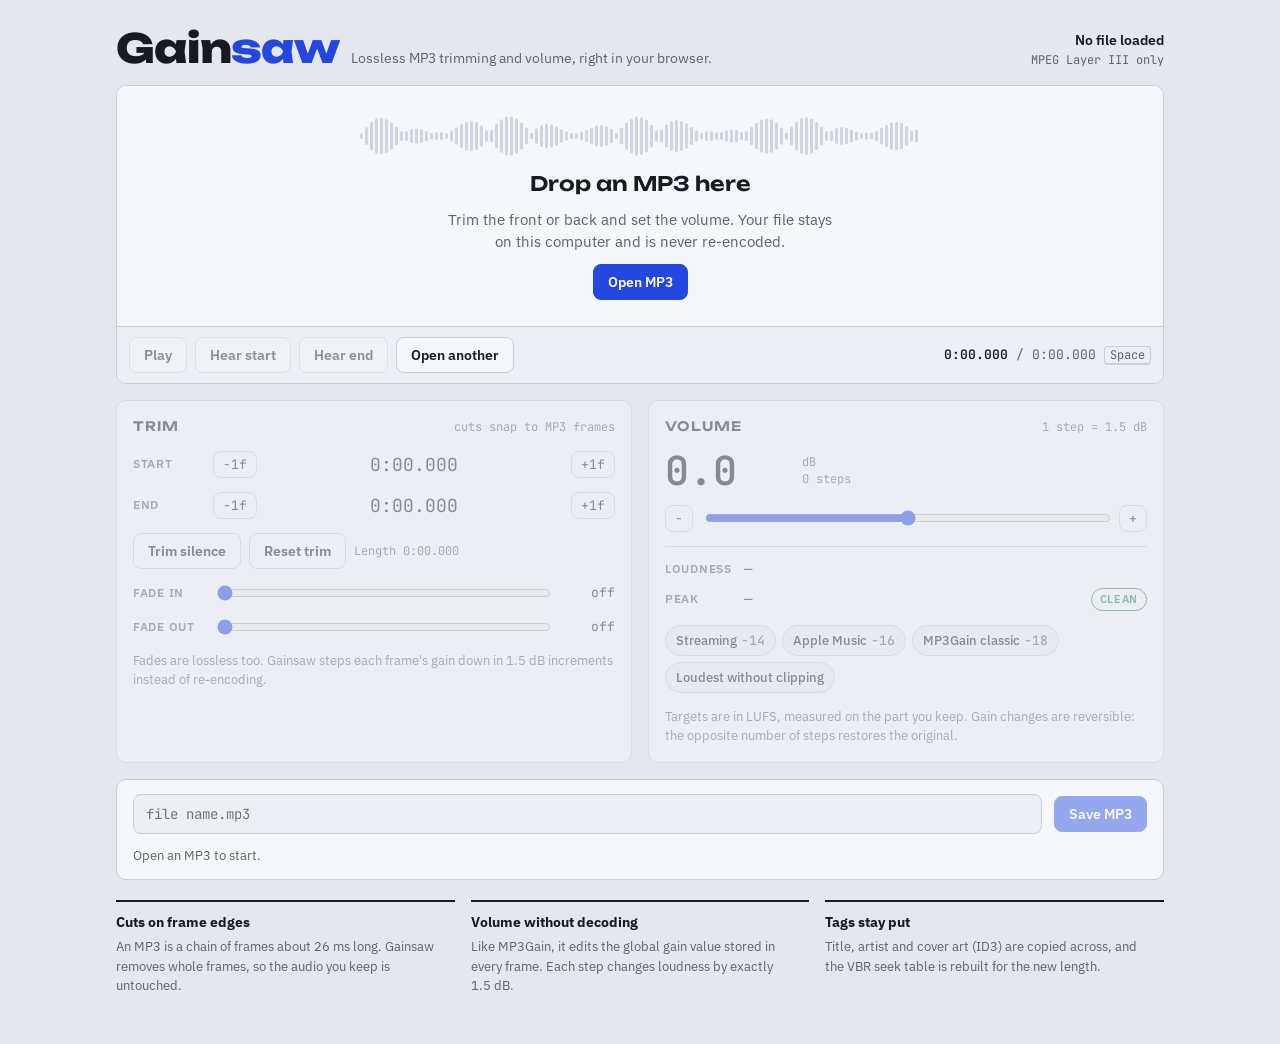
==== src/index.html @ 7b4f7382 "refactor: split v1 Gainsaw.html into src/ files Co-Authored-By: Claude Opus 5.5 <noreply@anthropic.c" ====
<!doctype html>
<html lang="en">
<head>
<meta charset="utf-8">
<meta name="viewport" content="width=device-width, initial-scale=1">
<title>Gainsaw</title>
<link rel="preconnect" href="https://fonts.googleapis.com">
<link rel="preconnect" href="https://fonts.gstatic.com" crossorigin>
<link rel="stylesheet" href="https://fonts.googleapis.com/css2?family=IBM+Plex+Sans:wght@400;500;600&family=JetBrains+Mono:wght@400;600&family=Unbounded:wght@600;800&display=swap">
<link rel="stylesheet" href="styles.css">
</head>
<body>
<div class="app">
  <header>
    <div class="brand">
      <h1>Gain<span>saw</span></h1>
      <p>Lossless MP3 trimming and volume, right in your browser.</p>
    </div>
    <div class="fileinfo" id="fileinfo"><b>No file loaded</b>MPEG Layer III only</div>
  </header>

  <section class="deck" aria-label="Waveform">
    <div class="wavewrap" id="wavewrap">
      <canvas id="wave" aria-label="Waveform. Drag the blue handles to trim the start and end."></canvas>
      <div class="drop" id="drop">
        <svg class="ghost" viewBox="0 0 560 46" aria-hidden="true"><g fill="var(--wave-dim)" id="ghostbars"></g></svg>
        <h2>Drop an MP3 here</h2>
        <p>Trim the front or back and set the volume. Your file stays on this computer and is never re-encoded.</p>
        <label class="btn primary" for="file">Open MP3</label>
      </div>
      <input type="file" id="file" accept=".mp3,audio/mpeg" hidden>
    </div>
    <div class="transport">
      <button class="btn" id="play" disabled>Play</button>
      <button class="btn" id="hearStart" disabled>Hear start</button>
      <button class="btn" id="hearEnd" disabled>Hear end</button>
      <label class="btn" for="file" id="openAgain" hidden>Open another</label>
      <div class="clock"><b id="clockNow">0:00.000</b> / <span id="clockLen">0:00.000</span> <span class="kbd">Space</span></div>
    </div>
  </section>

  <div class="grid">
    <section class="card off" id="trimCard" aria-label="Trim">
      <h3>Trim <small id="frameNote">cuts snap to MP3 frames</small></h3>
      <div class="row">
        <span class="lbl">Start</span>
        <button class="btn small" data-nudge="a,-1" aria-label="Start one frame earlier">−1f</button>
        <span class="tval" id="tStart">0:00.000</span>
        <button class="btn small" data-nudge="a,1" aria-label="Start one frame later">+1f</button>
      </div>
      <div class="row">
        <span class="lbl">End</span>
        <button class="btn small" data-nudge="b,-1" aria-label="End one frame earlier">−1f</button>
        <span class="tval" id="tEnd">0:00.000</span>
        <button class="btn small" data-nudge="b,1" aria-label="End one frame later">+1f</button>
      </div>
      <div class="split">
        <button class="btn" id="autoTrim">Trim silence</button>
        <button class="btn" id="resetTrim">Reset trim</button>
        <span class="meta" id="tLen" style="align-self:center">Length 0:00.000</span>
      </div>
      <div class="slider">
        <label class="lbl" for="fadeIn">Fade in</label>
        <input type="range" id="fadeIn" min="0" max="10" step="0.5" value="0">
        <output id="fadeInV">off</output>
      </div>
      <div class="slider">
        <label class="lbl" for="fadeOut">Fade out</label>
        <input type="range" id="fadeOut" min="0" max="10" step="0.5" value="0">
        <output id="fadeOutV">off</output>
      </div>
      <p class="note">Fades are lossless too. Gainsaw steps each frame's gain down in 1.5 dB increments instead of re-encoding.</p>
    </section>

    <section class="card off" id="gainCard" aria-label="Volume">
      <h3>Volume <small>1 step = 1.5 dB</small></h3>
      <div class="gainhead">
        <div class="gainval" id="gainVal">0.0</div>
        <div class="meta">dB<br><span id="gainSteps">0 steps</span></div>
      </div>
      <div class="gainrow">
        <button class="btn small" id="gMinus" aria-label="One step quieter">−</button>
        <input type="range" id="gain" min="-16" max="16" step="1" value="0" aria-label="Gain in 1.5 dB steps">
        <button class="btn small" id="gPlus" aria-label="One step louder">+</button>
      </div>
      <div class="stats">
        <span class="lbl">Loudness</span><span class="v" id="sLufs">—</span><span></span>
        <span class="lbl">Peak</span><span class="v" id="sPeak">—</span><span class="pill ok" id="clipPill">Clean</span>
      </div>
      <div class="chips" role="group" aria-label="Loudness targets">
        <button class="chip" data-target="-14">Streaming<span class="n">−14</span></button>
        <button class="chip" data-target="-16">Apple Music<span class="n">−16</span></button>
        <button class="chip" data-target="-18">MP3Gain classic<span class="n">−18</span></button>
        <button class="chip" id="maxClean">Loudest without clipping</button>
      </div>
      <p class="note">Targets are in LUFS, measured on the part you keep. Gain changes are reversible: the opposite number of steps restores the original.</p>
    </section>
  </div>

  <section class="export" aria-label="Save">
    <input type="text" id="fname" value="" placeholder="file name.mp3" aria-label="File name" disabled>
    <button class="btn primary" id="save" disabled>Save MP3</button>
    <p class="status" id="status" role="status">Open an MP3 to start.</p>
  </section>

  <div class="facts">
    <div><h4>Cuts on frame edges</h4><p>An MP3 is a chain of frames about 26 ms long. Gainsaw removes whole frames, so the audio you keep is untouched.</p></div>
    <div><h4>Volume without decoding</h4><p>Like MP3Gain, it edits the global gain value stored in every frame. Each step changes loudness by exactly 1.5 dB.</p></div>
    <div><h4>Tags stay put</h4><p>Title, artist and cover art (ID3) are copied across, and the VBR seek table is rebuilt for the new length.</p></div>
  </div>
</div>
<script src="js/mp3.js"></script>
<script src="js/loudness.js"></script>
<script src="js/zip.js"></script>
<script src="js/waveform.js"></script>
<script src="js/player.js"></script>
<script src="js/app.js"></script>
</body>
</html>
---- src/styles.css ----
:root{
  --bg:#E4E8EE; --panel:#F5F7FA; --panel-2:#ECEFF4; --ink:#151A23; --muted:#5A6373; --line:#C8CED8;
  --accent:#2347DF; --accent-ink:#FFFFFF; --wave:#273246; --wave-dim:#AEB6C3; --sel:rgba(35,71,223,.07);
  --clip:#D2263C; --ok:#17855A; --warn:#A86D12;
  --f-display:"Unbounded","Arial Black",system-ui,sans-serif;
  --f-body:"IBM Plex Sans",system-ui,-apple-system,"Segoe UI",sans-serif;
  --f-mono:"JetBrains Mono",ui-monospace,"SF Mono",Menlo,Consolas,monospace;
  --r:10px;
}
@media (prefers-color-scheme: dark){:root:not([data-theme="light"]){
  --bg:#0E1218; --panel:#161B24; --panel-2:#1C2230; --ink:#E6EBF2; --muted:#8C96A8; --line:#2A3241;
  --accent:#7590FF; --accent-ink:#0A0E15; --wave:#C9D3E4; --wave-dim:#384152; --sel:rgba(117,144,255,.08);
  --clip:#FF5C70; --ok:#3CC98B; --warn:#E5AA4C; color-scheme:dark}}
:root[data-theme="dark"]{
  --bg:#0E1218; --panel:#161B24; --panel-2:#1C2230; --ink:#E6EBF2; --muted:#8C96A8; --line:#2A3241;
  --accent:#7590FF; --accent-ink:#0A0E15; --wave:#C9D3E4; --wave-dim:#384152; --sel:rgba(117,144,255,.08);
  --clip:#FF5C70; --ok:#3CC98B; --warn:#E5AA4C; color-scheme:dark}
*{box-sizing:border-box}
body{background:var(--bg);color:var(--ink);font-family:var(--f-body);font-size:15px;line-height:1.5}
.app{max-width:1080px;margin:0 auto;padding-block:20px 40px;padding-left:max(16px,env(safe-area-inset-left,0px));padding-right:max(16px,env(safe-area-inset-right,0px));display:grid;gap:16px}
header{display:flex;flex-wrap:wrap;align-items:flex-end;justify-content:space-between;gap:12px}
.brand{display:flex;align-items:baseline;gap:12px;flex-wrap:wrap}
.brand h1{font-family:var(--f-display);font-weight:800;font-size:clamp(28px,5vw,40px);letter-spacing:-.02em;margin:0;line-height:1}
.brand h1 span{color:var(--accent)}
.brand p{margin:0;color:var(--muted);font-size:14px}
.fileinfo{font-family:var(--f-mono);font-size:12px;color:var(--muted);text-align:right;min-width:0;overflow-wrap:anywhere}
.fileinfo b{color:var(--ink);font-weight:600;font-family:var(--f-body);font-size:14px;display:block}
.btn{font:600 14px/1 var(--f-body);border:1px solid var(--line);background:var(--panel);color:var(--ink);border-radius:8px;padding:10px 14px;cursor:pointer;display:inline-flex;align-items:center;gap:8px;white-space:nowrap}
.btn:hover:not(:disabled){border-color:var(--accent)}
.btn:disabled{opacity:.45;cursor:not-allowed}
.btn.primary{background:var(--accent);border-color:var(--accent);color:var(--accent-ink)}
.btn.small{padding:6px 9px;font-size:13px;font-family:var(--f-mono);font-weight:400}
.btn:focus-visible,.chip:focus-visible,input:focus-visible{outline:2px solid var(--accent);outline-offset:2px}
.deck{background:var(--panel);border:1px solid var(--line);border-radius:var(--r);overflow:hidden}
.wavewrap{position:relative;height:240px}
canvas#wave{display:block;width:100%;height:100%;touch-action:none}
.drop{position:absolute;inset:0;display:grid;place-content:center;justify-items:center;gap:10px;text-align:center;padding:20px;background:var(--panel)}
.drop.over{background:var(--panel-2);outline:2px dashed var(--accent);outline-offset:-10px}
.drop h2{font-family:var(--f-display);font-weight:600;font-size:20px;margin:0}
.drop p{margin:0;color:var(--muted);max-width:44ch}
.ghost{width:min(560px,80vw);height:46px;opacity:.5}
.transport{display:flex;flex-wrap:wrap;align-items:center;gap:8px;padding:10px 12px;border-top:1px solid var(--line);background:var(--panel-2)}
.clock{margin-left:auto;font-family:var(--f-mono);font-size:13px;color:var(--muted);font-variant-numeric:tabular-nums}
.clock b{color:var(--ink);font-weight:600}
.grid{display:grid;grid-template-columns:1fr 1fr;gap:16px}
@media (max-width:780px){.grid{grid-template-columns:1fr}}
.card{background:var(--panel);border:1px solid var(--line);border-radius:var(--r);padding:16px;display:grid;gap:14px;align-content:start;min-width:0}
.card h3{margin:0;font-family:var(--f-display);font-weight:600;font-size:13px;letter-spacing:.08em;text-transform:uppercase;display:flex;justify-content:space-between;align-items:center;gap:8px}
.card h3 small{font-family:var(--f-mono);letter-spacing:0;text-transform:none;font-weight:400;color:var(--muted);font-size:12px}
.off{opacity:.45;pointer-events:none}
.row{display:grid;grid-template-columns:72px auto 1fr auto;align-items:center;gap:8px}
.lbl{font-size:12px;letter-spacing:.06em;text-transform:uppercase;color:var(--muted);font-weight:600}
.tval{font-family:var(--f-mono);font-size:18px;font-variant-numeric:tabular-nums;text-align:center}
.split{display:flex;flex-wrap:wrap;gap:8px}
.meta{font-family:var(--f-mono);font-size:12px;color:var(--muted);font-variant-numeric:tabular-nums}
.slider{display:grid;grid-template-columns:72px 1fr 56px;align-items:center;gap:10px}
.slider output{font-family:var(--f-mono);font-size:13px;text-align:right;font-variant-numeric:tabular-nums}
input[type=range]{width:100%;accent-color:var(--accent)}
.gainhead{display:flex;align-items:center;gap:12px}
.gainval{font-family:var(--f-mono);font-weight:600;font-size:40px;line-height:1;font-variant-numeric:tabular-nums;min-width:5.2ch}
.gainhead .meta{line-height:1.4}
.gainrow{display:grid;grid-template-columns:auto 1fr auto;gap:10px;align-items:center}
.stats{display:grid;grid-template-columns:auto 1fr auto;gap:8px 12px;align-items:center;font-variant-numeric:tabular-nums;border-top:1px solid var(--line);padding-top:12px}
.stats .v{font-family:var(--f-mono);font-size:14px}
.stats .v i{font-style:normal;color:var(--muted)}
.pill{font:600 11px/1 var(--f-body);letter-spacing:.06em;text-transform:uppercase;padding:5px 8px;border-radius:99px;border:1px solid currentColor;justify-self:end}
.pill.ok{color:var(--ok)} .pill.bad{color:var(--clip)} .pill.mid{color:var(--warn)}
.chips{display:flex;flex-wrap:wrap;gap:6px}
.chip{font:500 13px/1 var(--f-body);padding:8px 10px;border-radius:99px;border:1px solid var(--line);background:var(--panel-2);color:var(--ink);cursor:pointer}
.chip:hover{border-color:var(--accent)}
.chip .n{font-family:var(--f-mono);color:var(--muted);margin-left:4px}
.note{font-size:13px;color:var(--muted);margin:0}
.export{background:var(--panel);border:1px solid var(--line);border-radius:var(--r);padding:14px 16px;display:flex;flex-wrap:wrap;align-items:center;gap:12px}
.export input[type=text]{flex:1 1 240px;min-width:0;font:400 14px var(--f-mono);padding:10px 12px;border-radius:8px;border:1px solid var(--line);background:var(--panel-2);color:var(--ink)}
.status{flex-basis:100%;margin:0;font-size:13px;color:var(--muted);min-height:1.5em}
.status.err{color:var(--clip)}
.facts{display:grid;grid-template-columns:repeat(3,1fr);gap:16px;padding-top:4px}
@media (max-width:780px){.facts{grid-template-columns:1fr}}
.facts div{border-top:2px solid var(--ink);padding-top:10px}
.facts h4{margin:0 0 4px;font-size:14px}
.facts p{margin:0;font-size:13px;color:var(--muted);max-width:40ch}
.kbd{font-family:var(--f-mono);font-size:12px;border:1px solid var(--line);border-bottom-width:2px;border-radius:4px;padding:0 5px}
@media (prefers-reduced-motion: reduce){*{transition:none!important}}
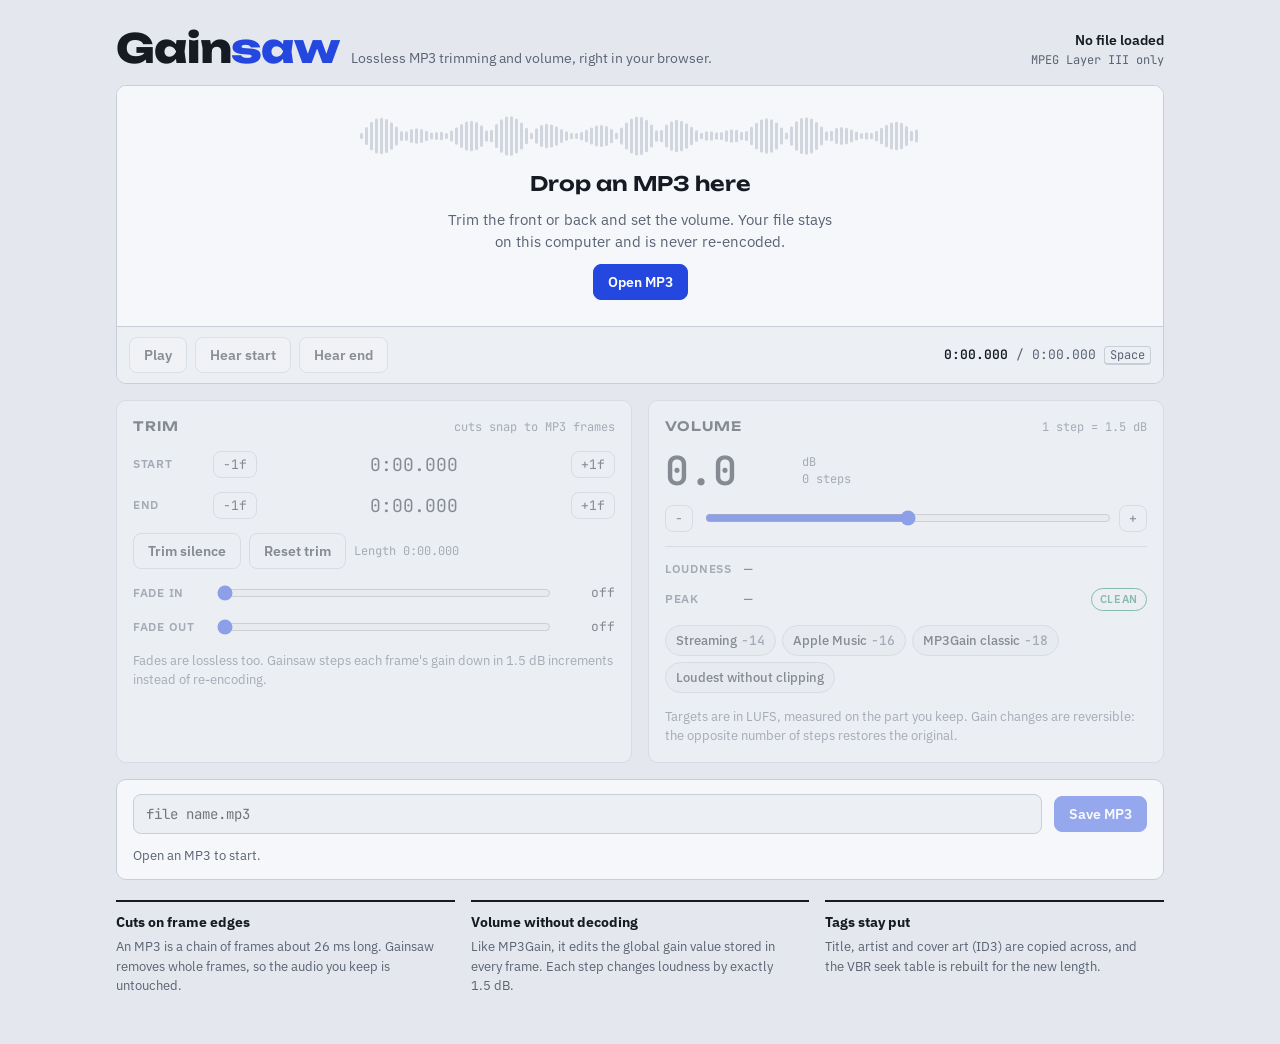
==== commit 8935cbb2: "feat: add inline SVG favicon Co-Authored-By: Claude Opus 5.5 <noreply@anthropic.com>" ====
--- a/src/index.html
+++ b/src/index.html
@@ -4,6 +4,8 @@
 <meta charset="utf-8">
 <meta name="viewport" content="width=device-width, initial-scale=1">
 <title>Gainsaw</title>
+<!-- inline SVG favicon (accent-blue tile, waveform bars) so dist/ stays one file -->
+<link rel="icon" href="data:image/svg+xml,<svg xmlns='http://www.w3.org/2000/svg' viewBox='0 0 32 32'><rect width='32' height='32' rx='7' fill='%232347DF'/><g fill='%23fff'><rect x='6' y='13' width='3' height='6' rx='1.5'/><rect x='11' y='9' width='3' height='14' rx='1.5'/><rect x='16' y='5' width='3' height='22' rx='1.5'/><rect x='21' y='10' width='3' height='12' rx='1.5'/><rect x='26' y='14' width='3' height='4' rx='1.5'/></g></svg>">
 <link rel="preconnect" href="https://fonts.googleapis.com">
 <link rel="preconnect" href="https://fonts.gstatic.com" crossorigin>
 <link rel="stylesheet" href="https://fonts.googleapis.com/css2?family=IBM+Plex+Sans:wght@400;500;600&family=JetBrains+Mono:wght@400;600&family=Unbounded:wght@600;800&display=swap">
@@ -22,6 +24,9 @@
   <section class="deck" aria-label="Waveform">
     <div class="wavewrap" id="wavewrap">
       <canvas id="wave" aria-label="Waveform. Drag the blue handles to trim the start and end."></canvas>
+      <!-- invisible keyboard handles over the canvas trim handles; positioned in draw() -->
+      <div class="handle" id="hA" role="slider" tabindex="0" aria-label="Trim start" hidden></div>
+      <div class="handle" id="hB" role="slider" tabindex="0" aria-label="Trim end" hidden></div>
       <div class="drop" id="drop">
         <svg class="ghost" viewBox="0 0 560 46" aria-hidden="true"><g fill="var(--wave-dim)" id="ghostbars"></g></svg>
         <h2>Drop an MP3 here</h2>
--- a/src/styles.css
+++ b/src/styles.css
@@ -16,6 +16,8 @@
   --accent:#7590FF; --accent-ink:#0A0E15; --wave:#C9D3E4; --wave-dim:#384152; --sel:rgba(117,144,255,.08);
   --clip:#FF5C70; --ok:#3CC98B; --warn:#E5AA4C; color-scheme:dark}
 *{box-sizing:border-box}
+/* make the hidden attribute win over display rules like .drop{display:grid} */
+[hidden]{display:none!important}
 body{background:var(--bg);color:var(--ink);font-family:var(--f-body);font-size:15px;line-height:1.5}
 .app{max-width:1080px;margin:0 auto;padding-block:20px 40px;padding-left:max(16px,env(safe-area-inset-left,0px));padding-right:max(16px,env(safe-area-inset-right,0px));display:grid;gap:16px}
 header{display:flex;flex-wrap:wrap;align-items:flex-end;justify-content:space-between;gap:12px}
@@ -31,9 +33,12 @@
 .btn.primary{background:var(--accent);border-color:var(--accent);color:var(--accent-ink)}
 .btn.small{padding:6px 9px;font-size:13px;font-family:var(--f-mono);font-weight:400}
 .btn:focus-visible,.chip:focus-visible,input:focus-visible{outline:2px solid var(--accent);outline-offset:2px}
+.handle:focus-visible{outline:2px solid var(--accent);outline-offset:-2px}
 .deck{background:var(--panel);border:1px solid var(--line);border-radius:var(--r);overflow:hidden}
 .wavewrap{position:relative;height:240px}
 canvas#wave{display:block;width:100%;height:100%;touch-action:none}
+/* keyboard trim handles: transparent, sit over the canvas handles, ignore the mouse */
+.handle{position:absolute;top:0;bottom:22px;width:14px;background:transparent;pointer-events:none}
 .drop{position:absolute;inset:0;display:grid;place-content:center;justify-items:center;gap:10px;text-align:center;padding:20px;background:var(--panel)}
 .drop.over{background:var(--panel-2);outline:2px dashed var(--accent);outline-offset:-10px}
 .drop h2{font-family:var(--f-display);font-weight:600;font-size:20px;margin:0}
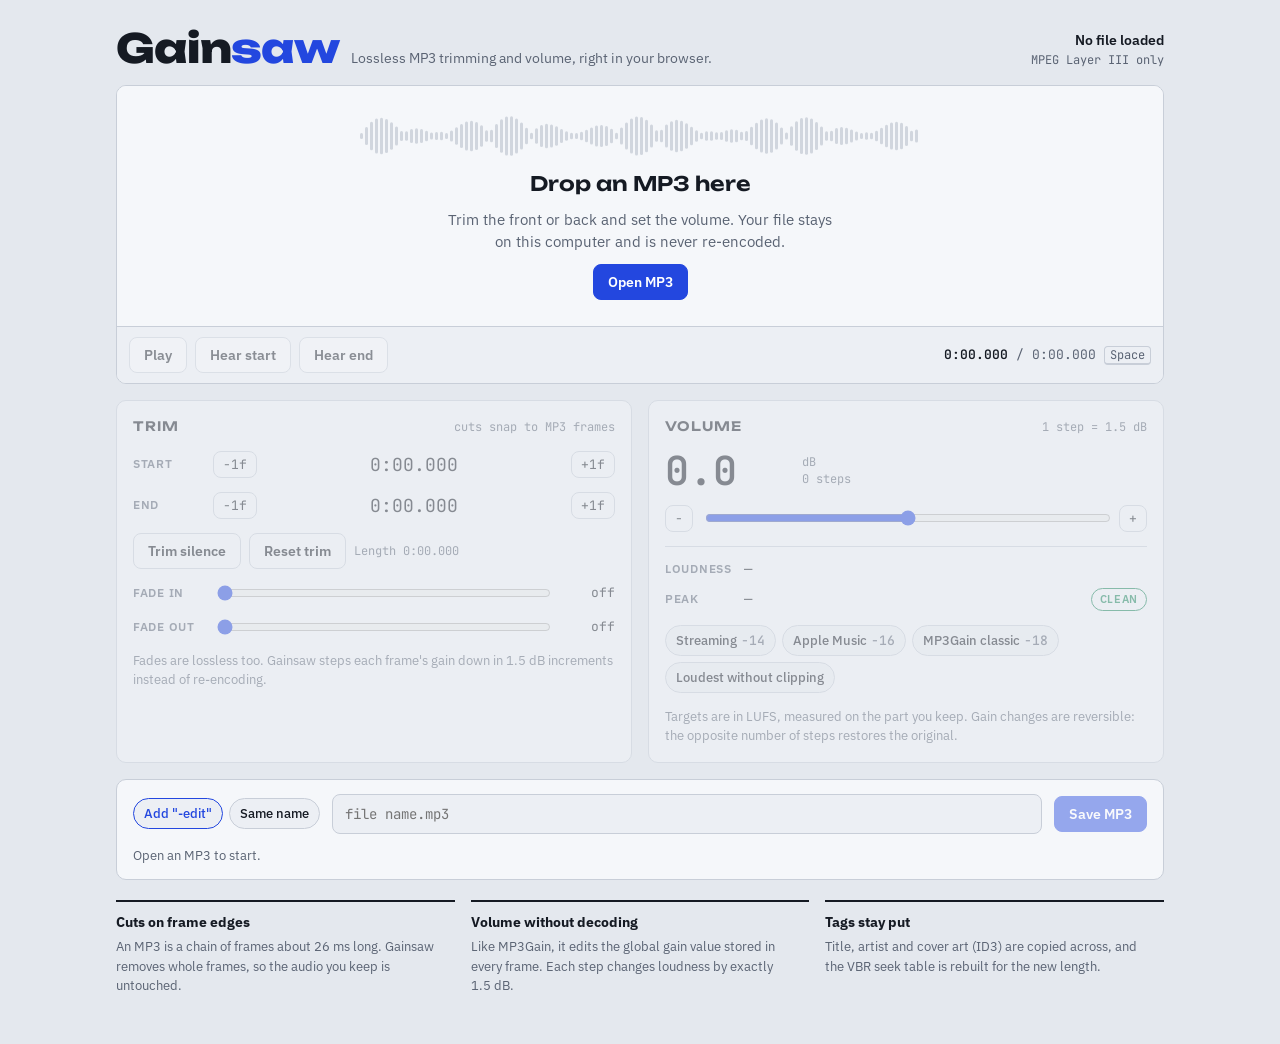
==== commit 0860536c: "feat: choose same file name or -edit before saving Co-Authored-By: Claude Opus 5.5 <noreply@anthropi" ====
--- a/src/index.html
+++ b/src/index.html
@@ -103,6 +103,10 @@
   </div>
 
   <section class="export" aria-label="Save">
+    <div class="namemode" role="radiogroup" aria-label="File name">
+      <label class="chip"><input type="radio" name="namemode" value="edit" checked>Add "-edit"</label>
+      <label class="chip"><input type="radio" name="namemode" value="same">Same name</label>
+    </div>
     <input type="text" id="fname" value="" placeholder="file name.mp3" aria-label="File name" disabled>
     <button class="btn primary" id="save" disabled>Save MP3</button>
     <p class="status" id="status" role="status">Open an MP3 to start.</p>
--- a/src/styles.css
+++ b/src/styles.css
@@ -77,6 +77,11 @@
 .note{font-size:13px;color:var(--muted);margin:0}
 .export{background:var(--panel);border:1px solid var(--line);border-radius:var(--r);padding:14px 16px;display:flex;flex-wrap:wrap;align-items:center;gap:12px}
 .export input[type=text]{flex:1 1 240px;min-width:0;font:400 14px var(--f-mono);padding:10px 12px;border-radius:8px;border:1px solid var(--line);background:var(--panel-2);color:var(--ink)}
+/* file name choice: radios hidden visually, the chip shows the checked state */
+.namemode{display:flex;gap:6px}
+.namemode input{position:absolute;opacity:0;width:1px;height:1px;margin:0}
+.namemode .chip:has(input:checked){border-color:var(--accent);color:var(--accent)}
+.namemode .chip:has(input:focus-visible){outline:2px solid var(--accent);outline-offset:2px}
 .status{flex-basis:100%;margin:0;font-size:13px;color:var(--muted);min-height:1.5em}
 .status.err{color:var(--clip)}
 .facts{display:grid;grid-template-columns:repeat(3,1fr);gap:16px;padding-top:4px}
